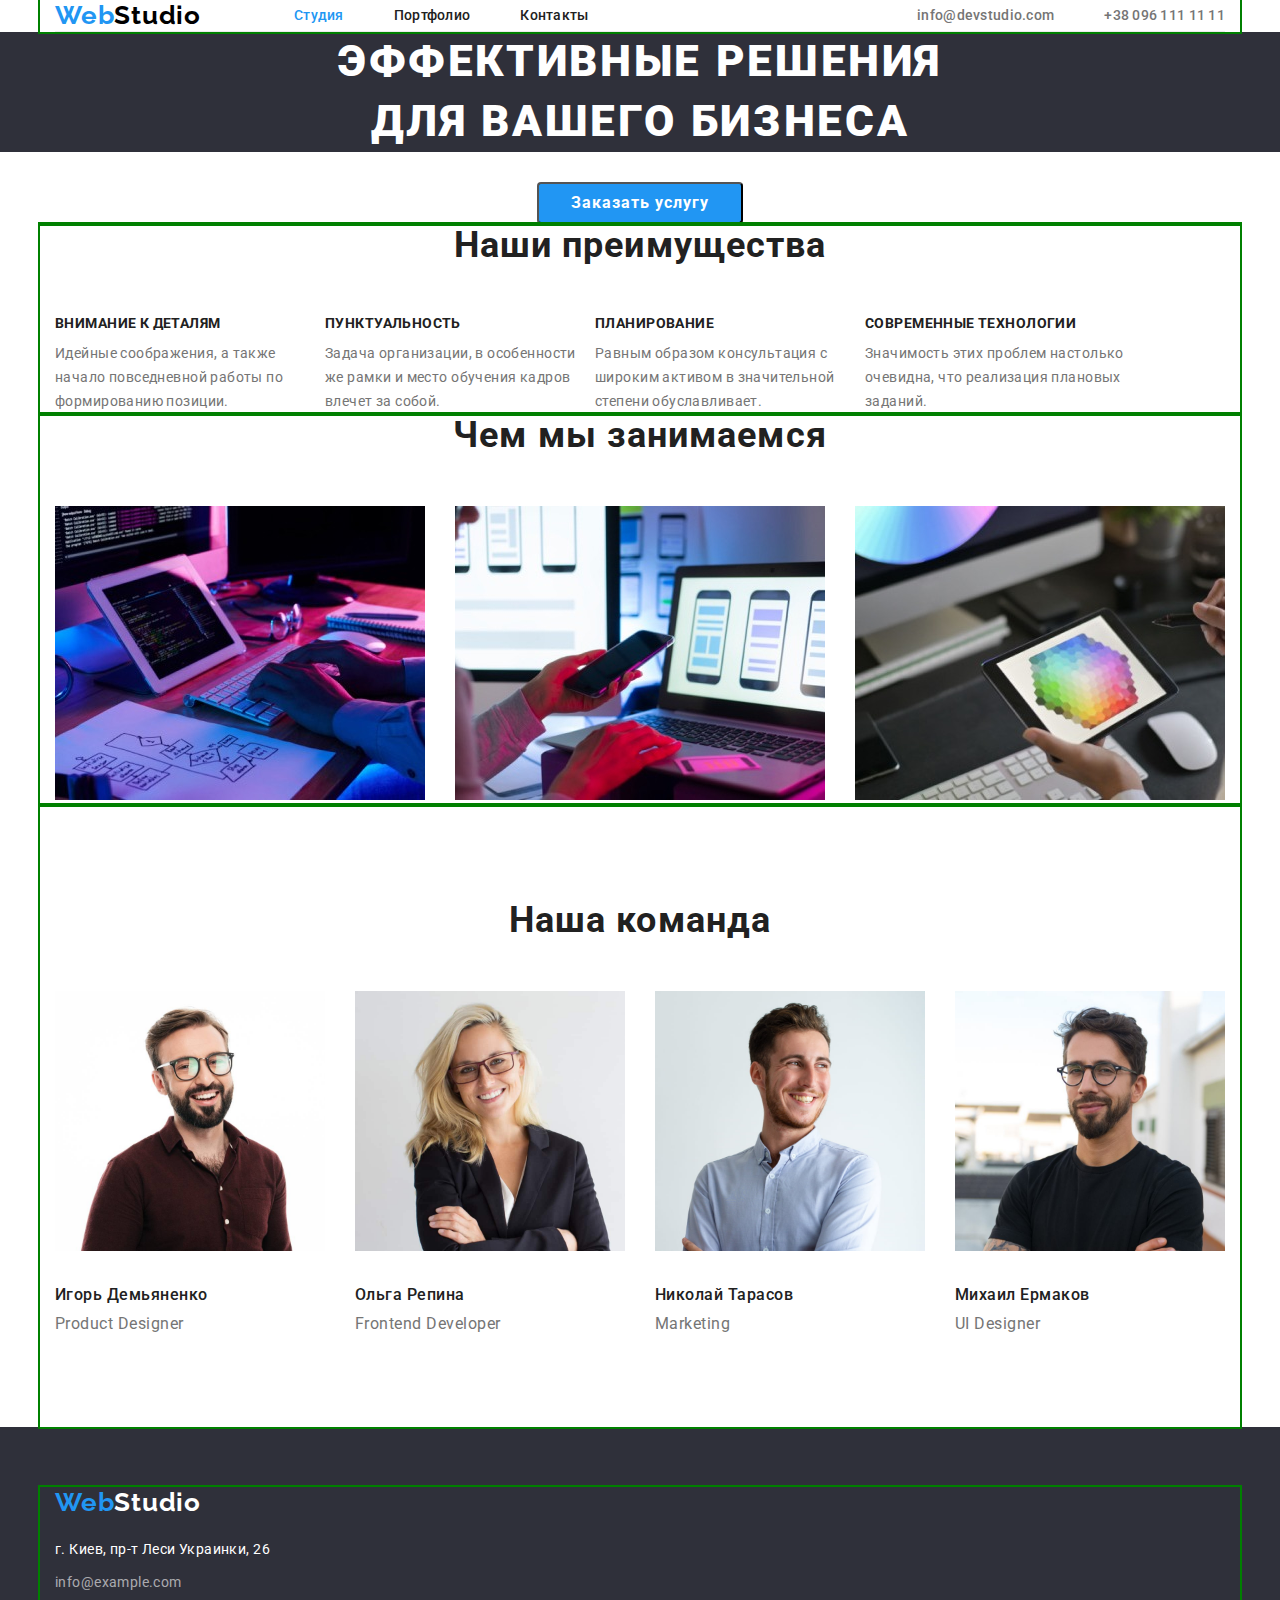
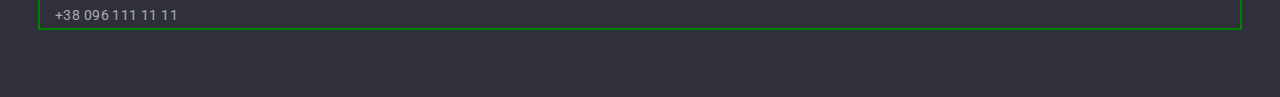
==== index.html @ 3612bdae "upd footer" ====
<!DOCTYPE html>
<html lang="ru">

<head>
  <meta charset="UTF-8" />
  <meta http-equiv="X-UA-Compatible" content="IE=edge" />
  <meta name="viewport" content="width=device-width, initial-scale=1.0" />
  <title>Document</title>
  <link rel="preconnect" href="https://fonts.googleapis.com" />
  <link rel="preconnect" href="https://fonts.gstatic.com" crossorigin />
  <link href="https://fonts.googleapis.com/css2?family=Raleway:wght@700&family=Roboto:wght@400;500;700;900&display=swap"
    rel="stylesheet" />
  <link rel="stylesheet" href="https://cdnjs.cloudflare.com/ajax/libs/modern-normalize/1.1.0/modern-normalize.min.css">
  <link rel="stylesheet" href="./css/styles.css" />
</head>

<body>
  <!--Шапка сайта-->
  <header class="container">
    <div class="header-main">
      <nav class="logo-link">
        <a href="" class="logo"><span class="logo-accent">Web</span>Studio</a>
        <ul class="site-nav">
          <li class="item"><a href="./index.html" class="link current">Студия</a></li>
          <li class="item"><a href="./portfolio.html" class="link">Портфолио</a></li>
          <li class="item"><a href="" class="link">Контакты</a></li>
        </ul>
      </nav>
      <ul class="auth-nav">
        <li class="item">
          <a href="mailto:info@devstudio.com" class="link">info@devstudio.com</a>
        </li>
        <li class="item"><a href="tel:+380961111111" class="link">+38 096 111 11 11</a></li>
      </ul>
    </div>
  </header>
  <!--Главное окно-->
  <section class="hero">
    <h1 class="hero-title">Эффективные решения </br> для вашего бизнеса</h1>
    <button type="button" class="button">Заказать услугу</button>
  </section>
  <div class="container"></div>
  <main>
    <!--Преимущества-->
    <section class="section">
      <div class="container">
        <!--Скрытый заголовок-->
        <h2 class="section-title">Наши преимущества</h2>
        <ul class="features-list">
          <li class="item">
            <h3 class="title">Внимание к деталям</h3>
            <p class="text">
              Идейные соображения, а также начало повседневной работы по
              формированию позиции.
            </p>
          </li >
          <li class="item">
            <h3 class="title">Пунктуальность</h3>
            <p class="text">
              Задача организации, в особенности же рамки и место обучения кадров
              влечет за собой.
            </p>
          </li >
          <li class="item">
            <h3 class="title">Планирование</h3>
            <p class="text">
              Равным образом консультация с широким активом в значительной
              степени обуславливает.
            </p>
          </li>
          <li class="item">
            <h3 class="title">Современные технологии</h3>
            <p class="text">
              Значимость этих проблем настолько очевидна, что реализация
              плановых заданий.
            </p>
          </li>
        </ul>
      </div>
    </section>
    <!--Род дейстельности-->
    <section class="section">
      <div class="container">
        <h2 class="section-title">Чем мы занимаемся</h2>
        <ul class="activities">
          <li class="item">
            <img src="./images/box1.jpg" width="370" alt="Программирование" />
          </li>
          <li class="item">
            <img src="./images/box2.jpg" width="370" alt="Разработка мобильных приложений" />
          </li>
          <li class="item">
            <img src="./images/box3.jpg" width="370" alt="Палитра на планшете" />
          </li>
        </ul>
      </div>
    </section>
    <!--Наша команда-->
    <section class="section">
      <div class="container padding">
        <h2 class="section-title">Наша команда</h2>
        <ul class="worker-list">
          <li class="item">
            <img class="worker-img" src="./images/img.jpg" width="270" alt="Игорь Демьяненко" />
            <h3 class="title">Игорь Демьяненко</h3>
            <p class="text">Product Designer</p>
          </li>
          <li class="item">
            <img class="worker-img" src="./images/img1.jpg" width="270" alt="Ольга Репина" />
            <h3 class="title">Ольга Репина</h3>
            <p class="text">Frontend Developer</p>
          </li>
          <li class="item">
            <img class="worker-img" src="./images/img2.jpg" width="270" alt="Николай Тарасов" />
            <h3 class="title">Николай Тарасов</h3>
            <p class="text">Marketing</p>
          </li>
          <li class="item">
            <img class="worker-img" src="./images/img3.jpg" width="270" alt="Михаил Ермаков" />
            <h3 class="title">Михаил Ермаков</h3>
            <p class="text">UI Designer</p>
          </li>
        </ul>
      </div>
  
    </section>
  </main>
  <!--Футер-->
  <footer class="footer">
    <div class="container">
      <div class="logo-footer-back">
        <a href="" class="logo"><span class="logo-accent">Web</span><span class="logo-accent footer">Studio</span></a>
      </div>
      <address class="adress-nav">
        <ul class="adress-nav-flex">
          <li class="item">
            <a class="link" href="https://bit.ly/3pXMvUd" target="_blank" rel="noopener noreferrer">г. Киев, пр-т Леси
              Украинки, 26</a>
          </li>
          <li class="item">
            <a class="link rgb-color" href="mailto:info@devstudio.com">info@example.com</a>
          </li>
          <li class="item">
            <a class="link rgb-color" href="tel:+380961111111">+38 096 111 11 11</a>
          </li>
        </ul>
      </address>
    </div>
  </footer>
</body>

</html>
---- css/styles.css ----
/* цвет h1 #FFFFFF */
/* цвет заголовков h2 и h3 #212121 */
/* цвет абзацев #757575 */
/* голубой цвет на первой странице #2196F3 */
/* вторичный цвет фона #F5F4FA */
/* основной фон #ffffff */
/* второстепенный фон #2F303A */

:root {
  --primary-text-color: #757575;
  --title-text-color: #212121;
  --accent-color: #2196f3;
  --primary-bg-color: #ffffff;
  --secondary-bg-color: #2f303a;
}

body {
  background-color: var(--primary-bg-color);
  color: var(--primary-text-color);
  font-family: Roboto, sans-serif;
}

.container {
  width: 1200px;
  padding-left: 15px;
  padding-right: 15px;
  margin: 0 auto;
  outline: 2px solid green;
}


ul {
  list-style: none;
  padding: 0;
  margin: 0;
}

/* Logo */
.logo {
  color: #000000;
  font-family: Raleway, sans-serif;
  font-weight: 700;
  font-size: 26px;
  line-height: 1.2;
  letter-spacing: 0.03em;
  text-decoration: none;
}

.logo-accent {
  color: var(--accent-color);
}

.logo .footer {
  color: var(--primary-bg-color);
}

.logo-footer-back {
  background-color: var(--secondary-bg-color);
}

.header-main  {
  display:flex;
  align-items: center;
  border-bottom: 1px solid #ececec;
}

.logo-link {
  display:flex;
  align-items: center;
}

/* Site nav */

.site-nav {
  display: flex;
  margin-left: 93px;
}


.site-nav .item:not( :last-child) {
  margin-right: 50px;
  }

.site-nav .link {
  color: var(--title-text-color);
  font-weight: 500;
  font-size: 14px;
  line-height: 1.14;
  letter-spacing: 0.02em;
  text-decoration: none;
}

.site-nav .link:hover,
.site-nav .link:focus {
  color: var(--accent-color);
}

.site-nav .link.current {
  color: var(--accent-color);
}

.auth-nav {
  display:flex;
  margin-left:auto;
}

.auth-nav .item + .item {
  margin-left: 50px;
}

.auth-nav .link {
  color: var(--primary-text-color);
  font-weight: 500;
  font-size: 14px;
  line-height: 1.14;
  letter-spacing: 0.02em;
  text-decoration: none;
}

.auth-nav .link:hover,
.auth-nav .link:focus {
  color: var(--accent-color);
}

/* Cтили для index.html */

/* Hero */
.hero {
  text-align: center;
}

.hero-title {
  margin-top: 0;
  margin-bottom: 30px;
  color: var(--primary-bg-color);
  background-color: #2f303a;
  font-weight: 900;
  font-size: 44px;
  line-height: 1.36;
  letter-spacing: 0.06em;
  text-transform: uppercase;
}

/* Button */
.button {
  border-radius: 4px;
  padding: 10px 32px;
  color: var(--primary-bg-color);
  background-color: var(--accent-color);
  font-weight: 700;
  font-size: 16px;
  letter-spacing: 0.06em;
  cursor: pointer;

}

/* Sections */


.section-title {
  margin-top: 0;
  margin-bottom: 50px;
  color: var(--title-text-color);
  font-weight: 700;
  font-size: 36px;
  line-height: 1.17;
  text-align: center;
  letter-spacing: 0.03em;
}

.container.padding {
  padding-top: 94px;
  padding-bottom: 94px;
}

/* Features */

.features-list {
  display: flex;
}

.features-list .item {
  width: 270px;
}

.features-list .title {
  margin-top: 0;
  margin-bottom: 10px;
  color: var(--title-text-color);
  font-weight: 700;
  font-size: 14px;
  line-height: 1.14;
  letter-spacing: 0.03em;
  text-transform: uppercase;
}

.features-list .text {
  margin-top: 0;
  margin-bottom: 0;
  font-size: 14px;
  line-height: 1.71;
  letter-spacing: 0.03em;
}

/* Activities */

.activities {
  display:flex; 
}

.activities .item + .item {
  margin-left: 30px;
}

/* Workers */

.worker-list .title {
  margin-top: 0;
  margin-bottom: 10px;
  color: var(--title-text-color);
  font-weight: 500;
  font-size: 16px;
  line-height: 1.19;
  letter-spacing: 0.03em;
}

.worker-list .text {
  margin-top: 0;
  margin-bottom: 0;
  font-size: 16px;
  line-height: 1.19;
  letter-spacing: 0.03em;
}

.worker-list .worker-img {
  margin-bottom: 30px;
}

.works {
  background-color: #f5f4fa;
}

.worker-list {
  display:flex;
}

.worker-list .item+.item {
  margin-left: 30px;
}


/* Footer */

.footer {
  background-color: var(--secondary-bg-color);
    padding-top: 60px;
    padding-bottom: 60px;
}

.adress-nav .link {
  color: #ffffff;
  background-color: var(--secondary-bg-color);
  font-style: normal;
  font-size: 14px;
  line-height: 1.71;
  letter-spacing: 0.03em;
  text-decoration: none;
}

.adress-nav .rgb-color {
  color: rgba(255, 255, 255, 0.6);
}

.adress-nav .link:hover,
.adress-nav .link:focus,
.adress-nav .rgb-color:hover,
.adress-nav .rgb-color:focus {
color: var(--accent-color);
}


.logo-footer-back {
  margin-bottom: 20px;
}

.adress-nav-flex .item {
  margin-bottom: 9px;
}

/* Portfolio Page */


.hide-title {
  margin-top: 0;
  margin-bottom: 0;
}

.buttn .filter {
    border-radius: 4px;
    padding: 6px 22px;
    text-align: center;
  color: var(--title-text-color);
  background-color: #f5f4fa;
  font-family: Roboto;
  font-style: normal;
  font-weight: 500;
  font-size: 16px;
  line-height: 1.62;
  letter-spacing: 0.03em;
  border: 0;
}

/* Portfolio Page buttons */

.buttn .filter:hover,
.buttn .filter:focus {
color: var(--primary-bg-color);
background-color: var(--accent-color);
cursor: pointer;
}


.buttn {
  display:flex;
  justify-content: center;
}

.buttn .item:not( :last-child) {
margin-right: 8px;
}

/* Portfolio page titles */


.projects-list {
display: flex;
flex-wrap: wrap;
}

.projects-flex {
  margin-right: 30px;
}

  .projects-flex:nth-child(3n) {
    margin-right: 0;
  }

.projects-list .title {
  margin-top: 0;
  margin-bottom: 10px;
  color: var(--title-text-color);
  font-weight: 700;
  font-size: 18px;
  line-height: 2;
  letter-spacing: 0.06em;
}

.projects-list .text {
  margin-top: 0;
  margin-bottom: 0;
  font-size: 16px;
  line-height: 1.88;
  letter-spacing: 0.03em;
}

.projects-image {
  margin-bottom: 20px;
}
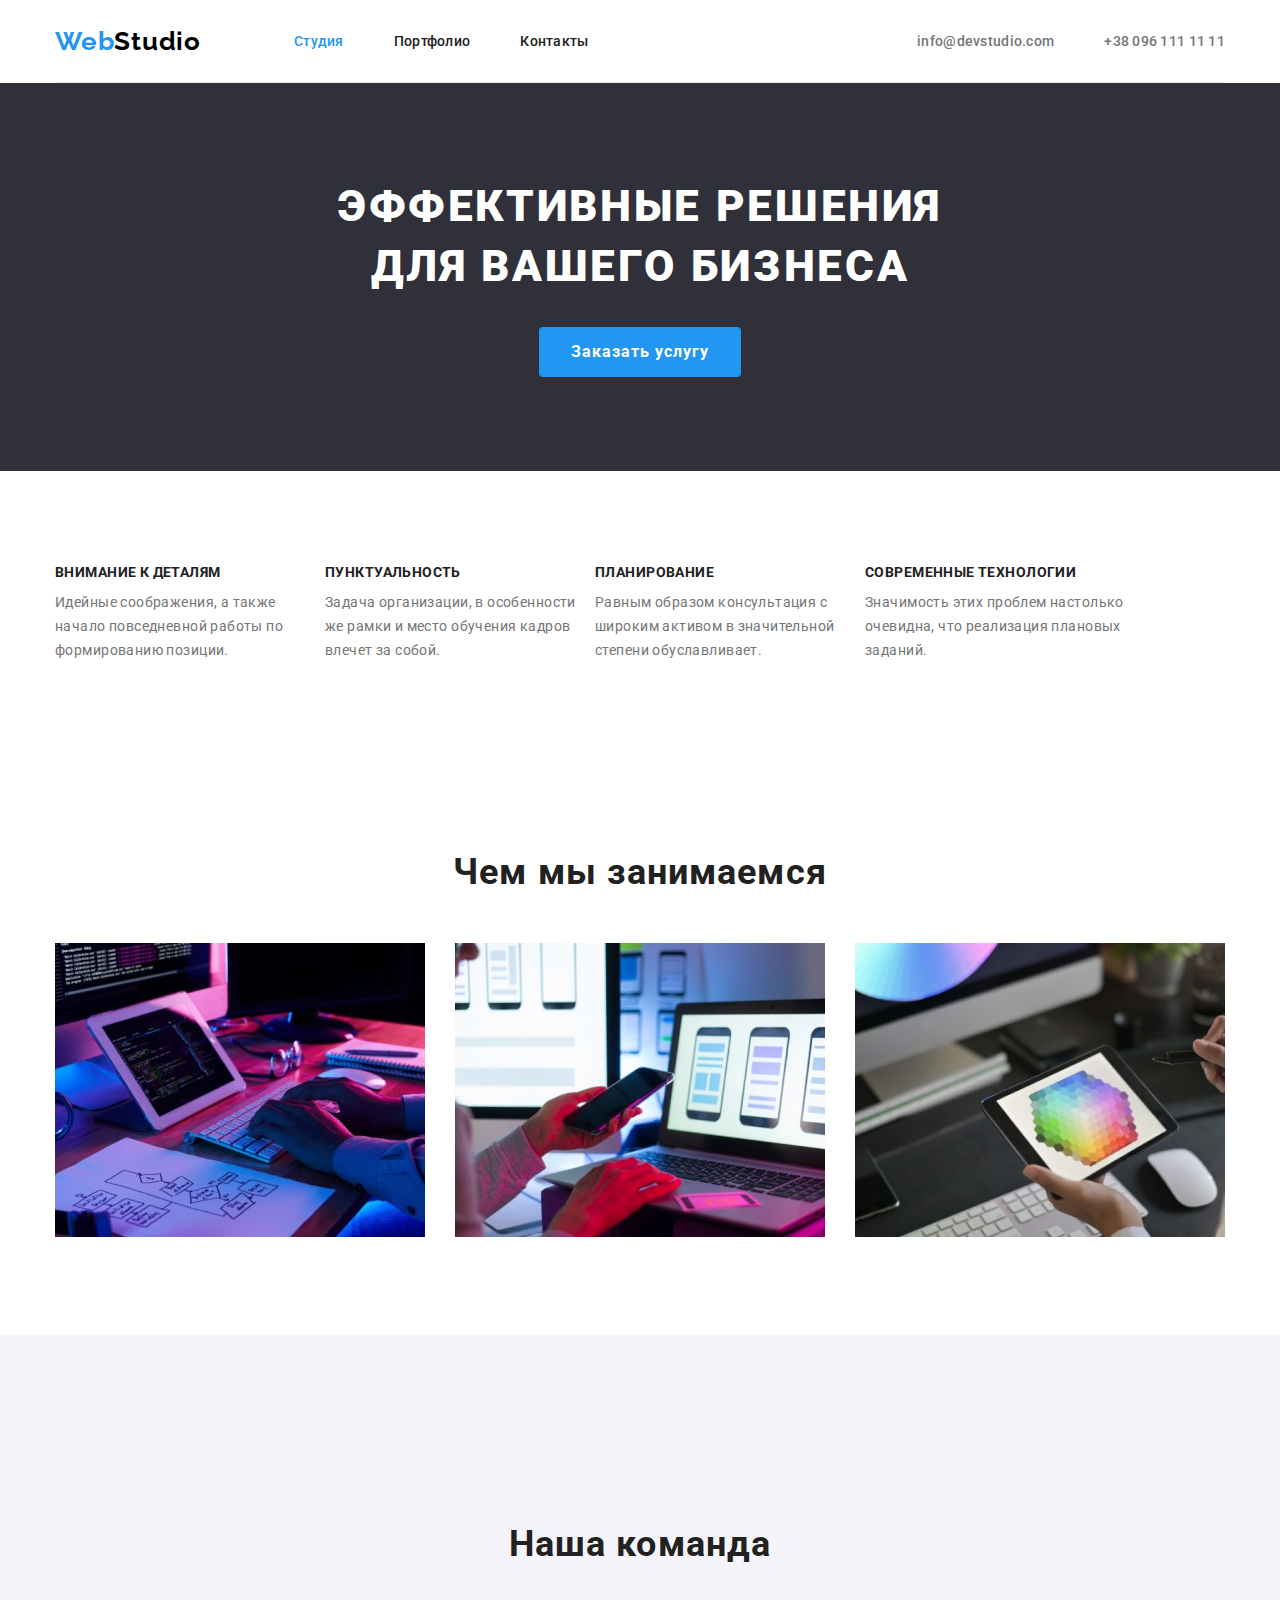
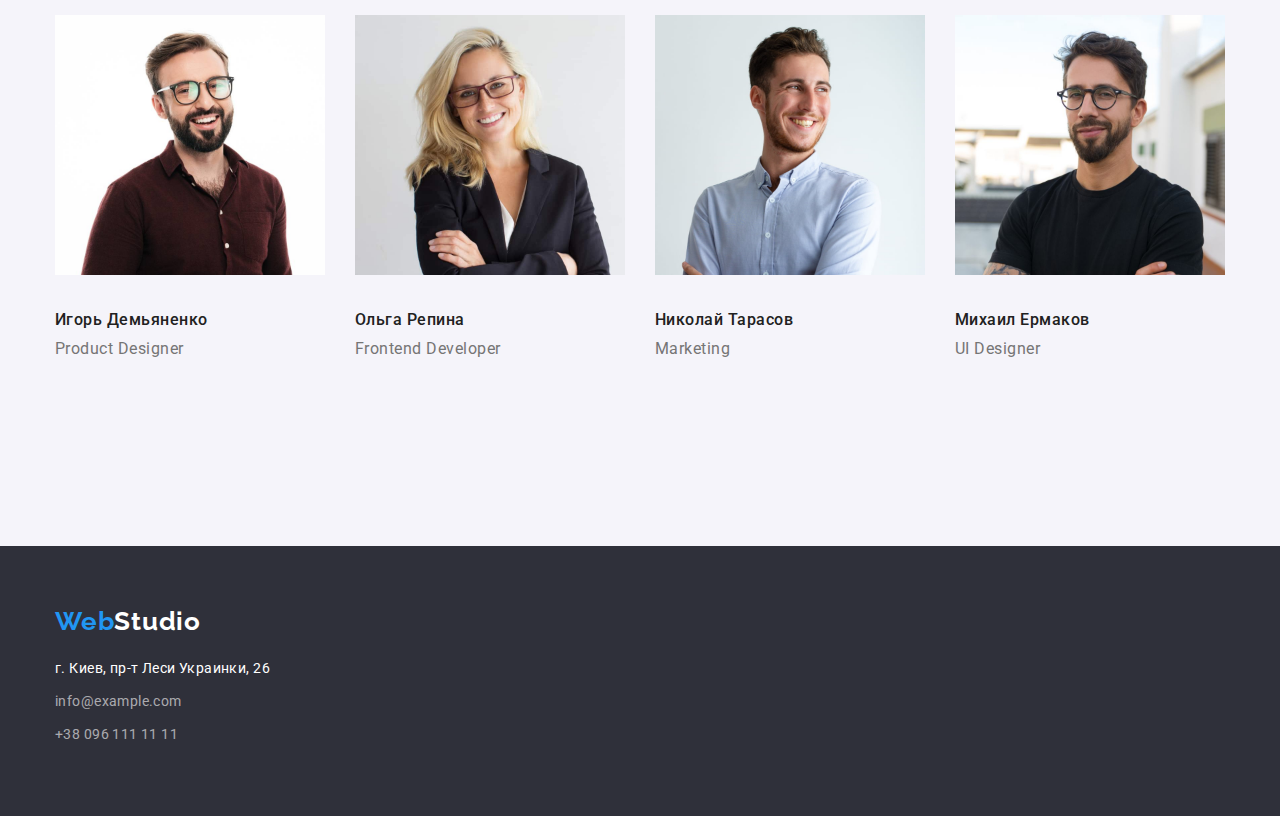
==== commit 2f47e13c: "upd" ====
--- a/index.html
+++ b/index.html
@@ -45,7 +45,7 @@
     <section class="section">
       <div class="container">
         <!--Скрытый заголовок-->
-        <h2 class="section-title">Наши преимущества</h2>
+        <h2 class="hidden-title">Наши преимущества</h2>
         <ul class="features-list">
           <li class="item">
             <h3 class="title">Внимание к деталям</h3>
@@ -96,7 +96,7 @@
       </div>
     </section>
     <!--Наша команда-->
-    <section class="section">
+    <section class="section team">
       <div class="container padding">
         <h2 class="section-title">Наша команда</h2>
         <ul class="worker-list">
--- a/css/styles.css
+++ b/css/styles.css
@@ -12,6 +12,7 @@
   --accent-color: #2196f3;
   --primary-bg-color: #ffffff;
   --secondary-bg-color: #2f303a;
+  --secondary-section-color: #F5F4FA;
 }
 
 body {
@@ -24,8 +25,8 @@
   width: 1200px;
   padding-left: 15px;
   padding-right: 15px;
-  margin: 0 auto;
-  outline: 2px solid green;
+  margin-left: auto;
+  margin-right: auto;
 }
 
 
@@ -74,6 +75,8 @@
 .site-nav {
   display: flex;
   margin-left: 93px;
+  padding-top: 32px;
+  padding-bottom: 32px;
 }
 
 
@@ -127,13 +130,15 @@
 /* Hero */
 .hero {
   text-align: center;
-}
+  padding-top: 94px;
+  padding-bottom: 94px;
+  background-color: #2f303a;
+      }
 
 .hero-title {
   margin-top: 0;
   margin-bottom: 30px;
   color: var(--primary-bg-color);
-  background-color: #2f303a;
   font-weight: 900;
   font-size: 44px;
   line-height: 1.36;
@@ -143,7 +148,9 @@
 
 /* Button */
 .button {
+  text-align: center;
   border-radius: 4px;
+  border: 0;
   padding: 10px 32px;
   color: var(--primary-bg-color);
   background-color: var(--accent-color);
@@ -151,11 +158,21 @@
   font-size: 16px;
   letter-spacing: 0.06em;
   cursor: pointer;
-
+  height: 50px;
 }
 
 /* Sections */
 
+.hidden-title,
+.hide-title {
+  display:none;
+}
+
+
+.section {
+    padding-top: 94px;
+    padding-bottom: 94px;
+}
 
 .section-title {
   margin-top: 0;
@@ -213,6 +230,10 @@
 }
 
 /* Workers */
+
+.team {
+  background-color: var(--secondary-section-color);
+}
 
 .worker-list .title {
   margin-top: 0;
@@ -323,6 +344,7 @@
 .buttn {
   display:flex;
   justify-content: center;
+  margin-bottom: 50px;
 }
 
 .buttn .item:not( :last-child) {
@@ -339,14 +361,18 @@
 
 .projects-flex {
   margin-right: 30px;
-}
+  margin-bottom: 50px;
+  box-sizing: border-box;
+    }
+ 
+  
 
   .projects-flex:nth-child(3n) {
     margin-right: 0;
   }
 
 .projects-list .title {
-  margin-top: 0;
+   margin-top: 0;
   margin-bottom: 10px;
   color: var(--title-text-color);
   font-weight: 700;
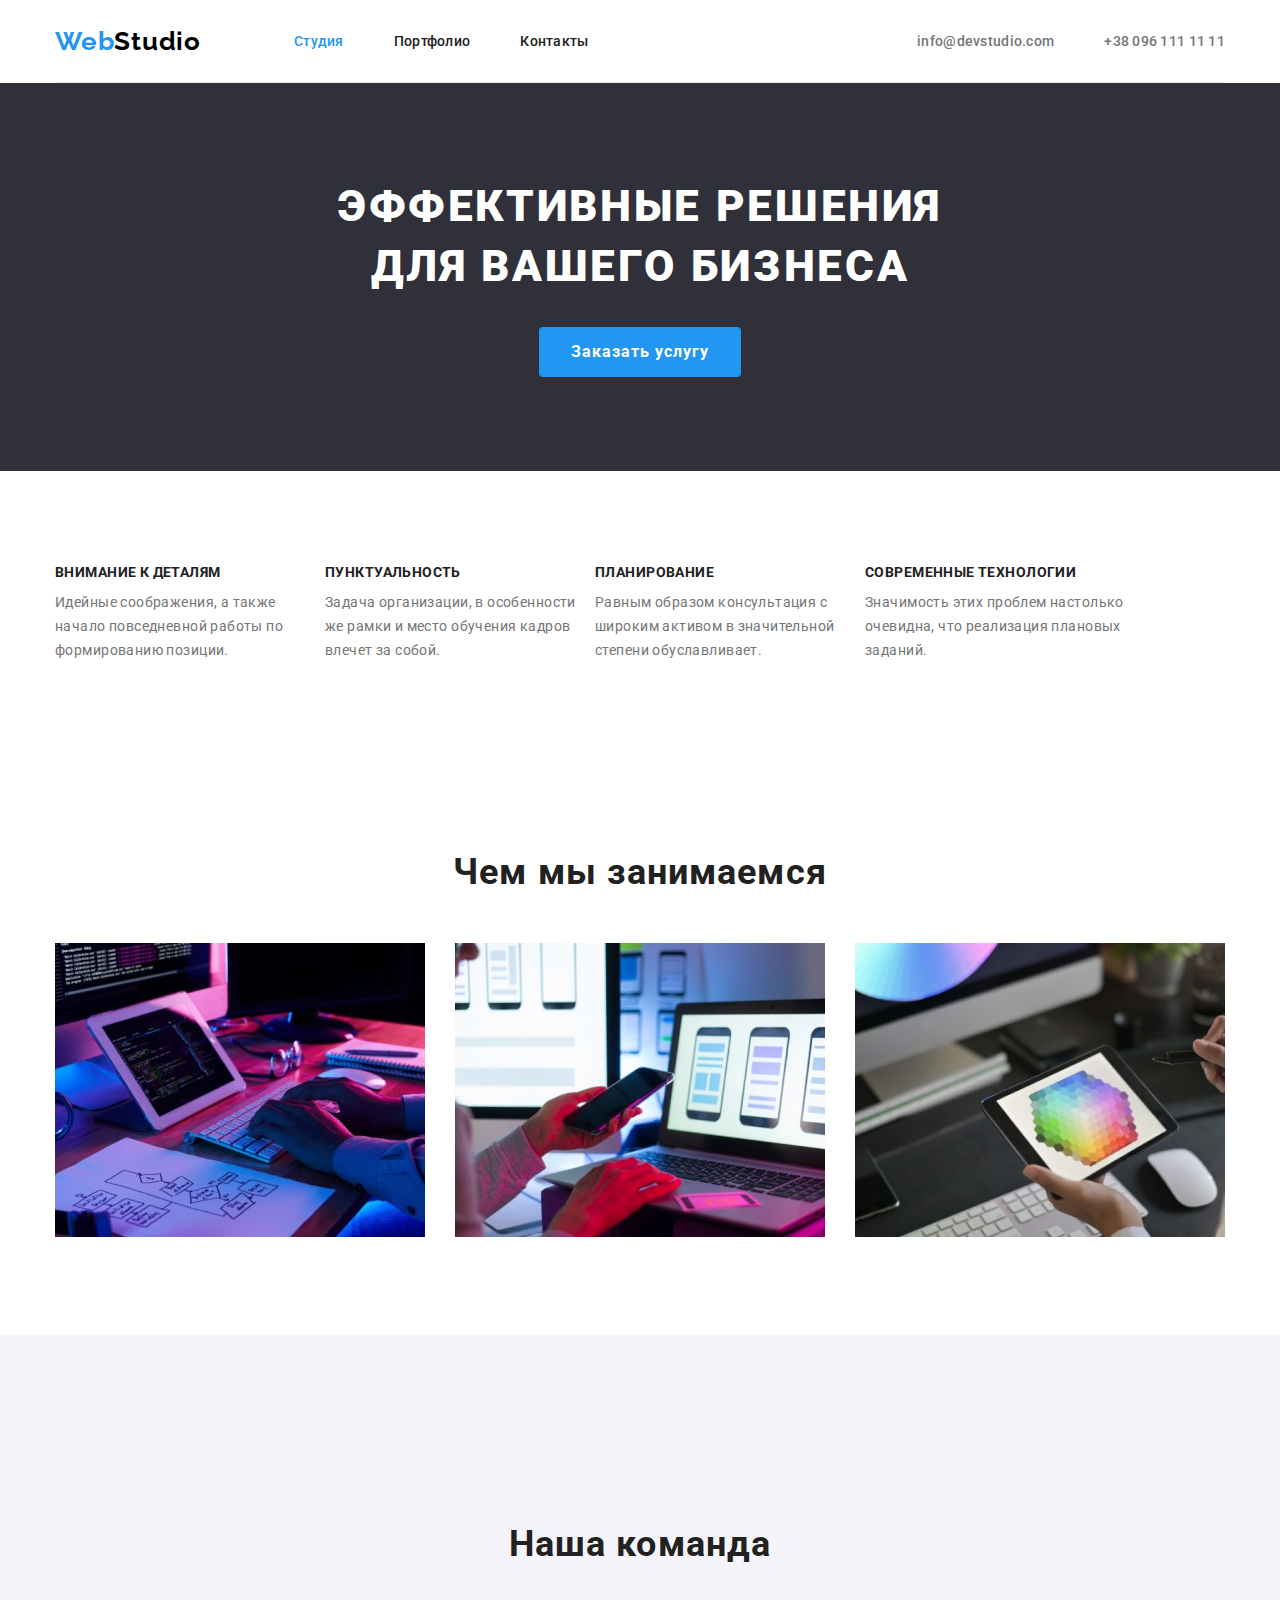
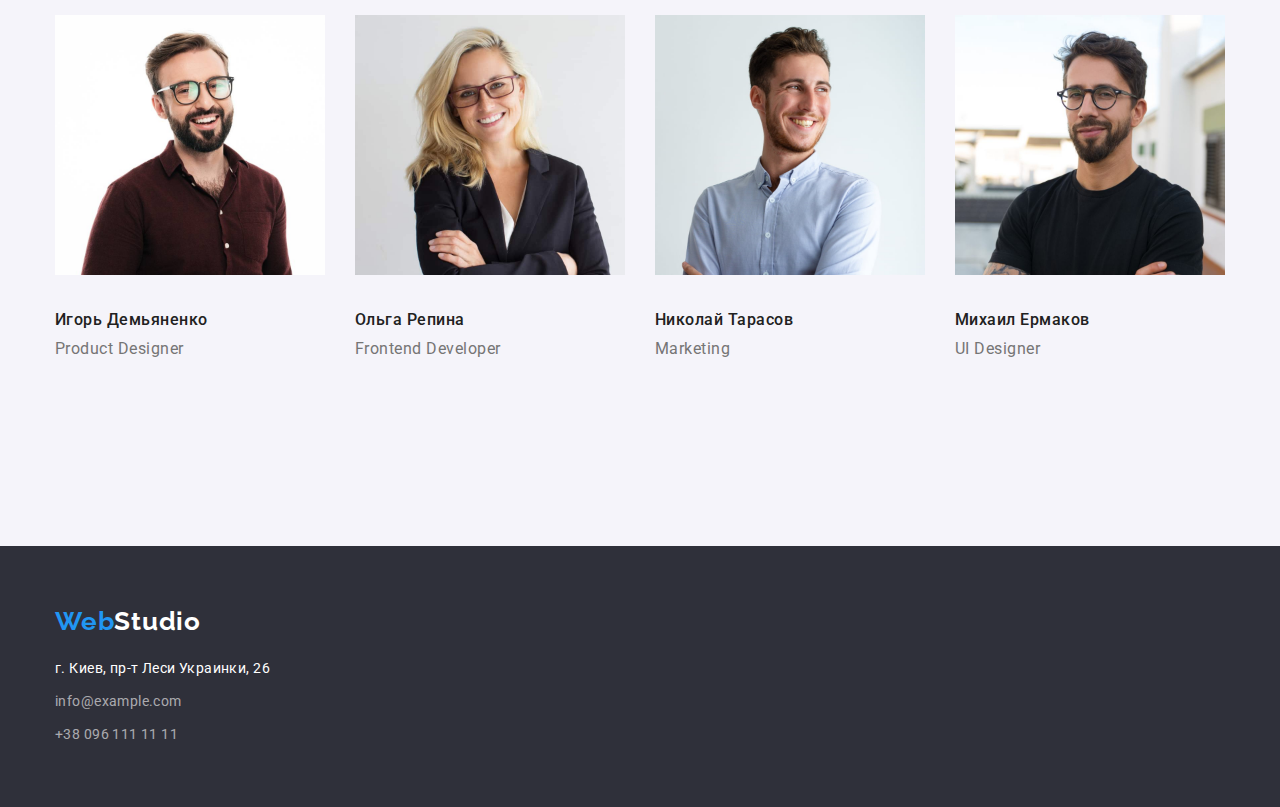
==== commit ade9eac8: "margin for tel in footer" ====
--- a/index.html
+++ b/index.html
@@ -140,7 +140,7 @@
           <li class="item">
             <a class="link rgb-color" href="mailto:info@devstudio.com">info@example.com</a>
           </li>
-          <li class="item">
+          <li class="item tel">
             <a class="link rgb-color" href="tel:+380961111111">+38 096 111 11 11</a>
           </li>
         </ul>
--- a/css/styles.css
+++ b/css/styles.css
@@ -308,6 +308,10 @@
   margin-bottom: 9px;
 }
 
+.adress-nav-flex .tel {
+  margin-bottom: 0px;
+}
+
 /* Portfolio Page */
 
 
@@ -353,6 +357,16 @@
 
 /* Portfolio page titles */
 
+.element-border {
+box-sizing: border-box;
+border: 1px solid #EEEEEE;
+border-top: 0;
+padding-top: 20px;
+padding-left: 24px;
+padding-right: 24px;
+padding-bottom: 20px;
+}
+
 
 .projects-list {
 display: flex;
@@ -362,7 +376,6 @@
 .projects-flex {
   margin-right: 30px;
   margin-bottom: 50px;
-  box-sizing: border-box;
     }
  
   
@@ -389,6 +402,3 @@
   letter-spacing: 0.03em;
 }
 
-.projects-image {
-  margin-bottom: 20px;
-}
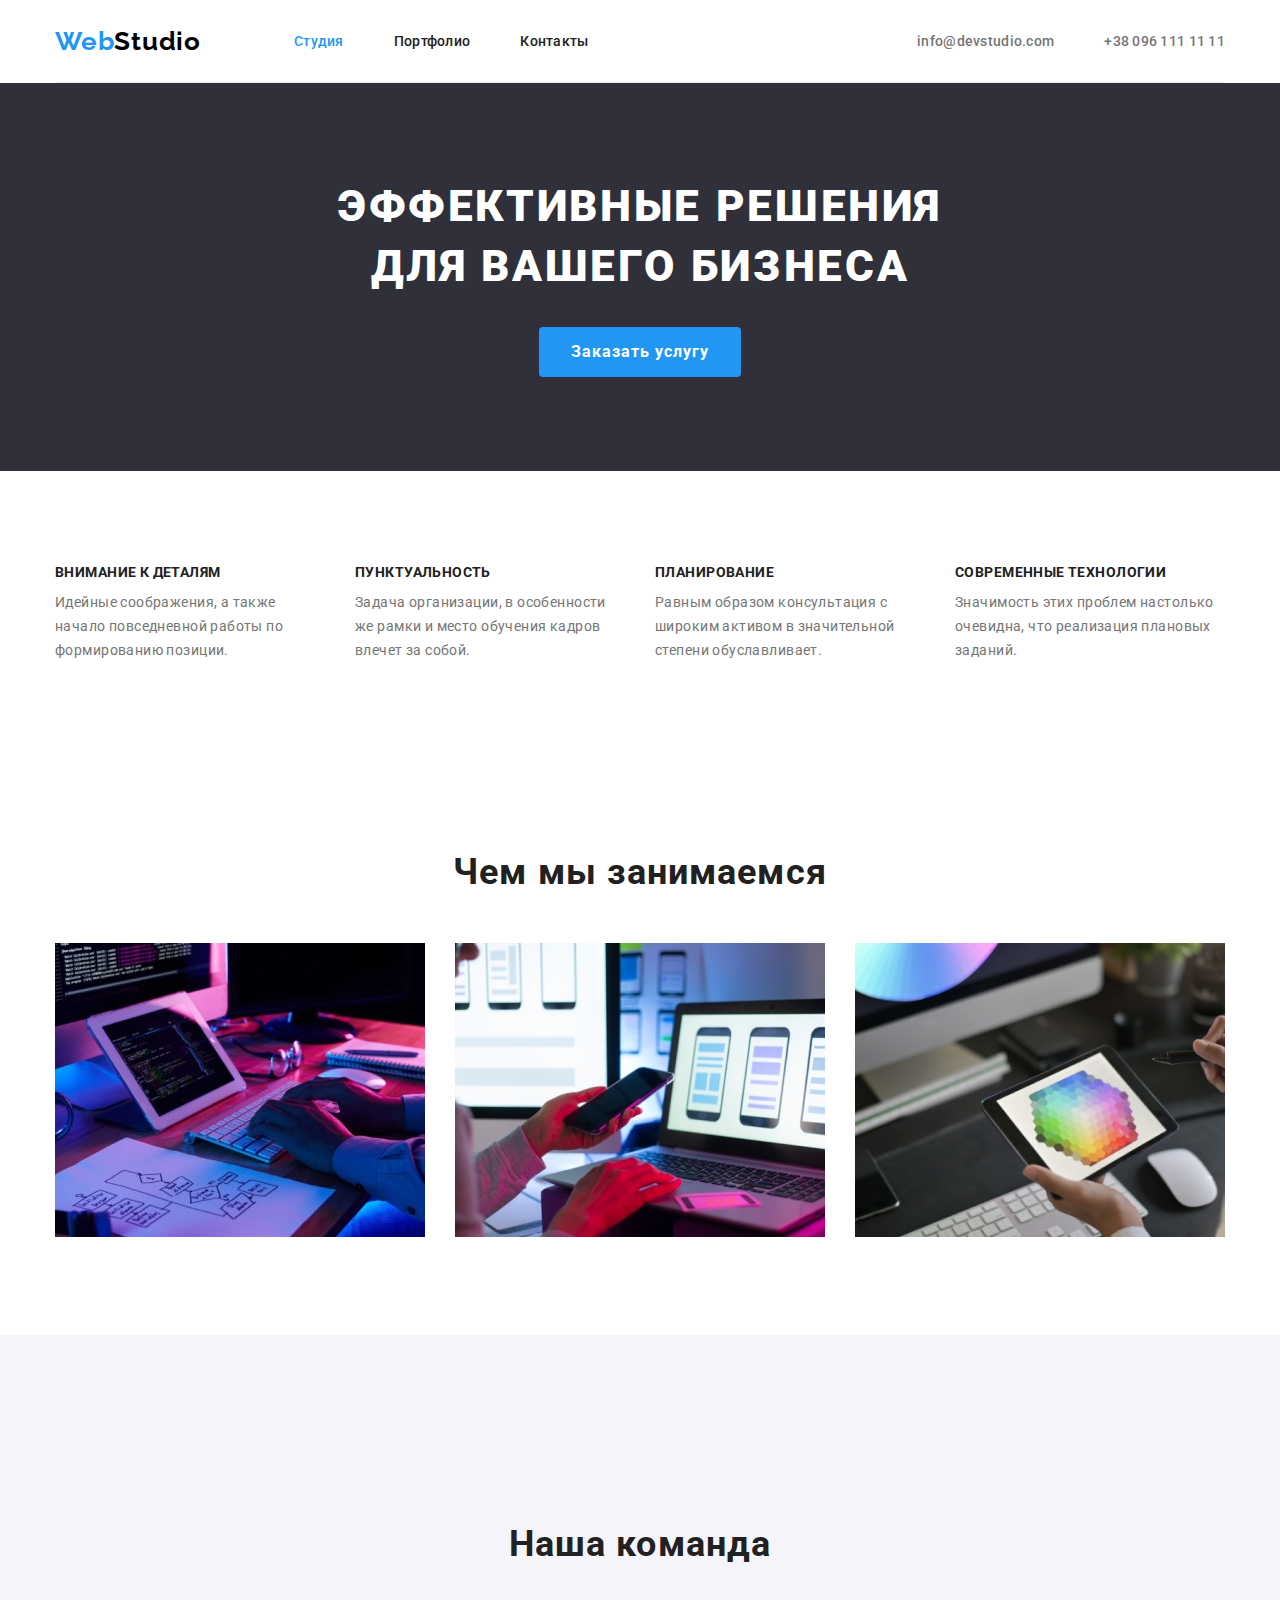
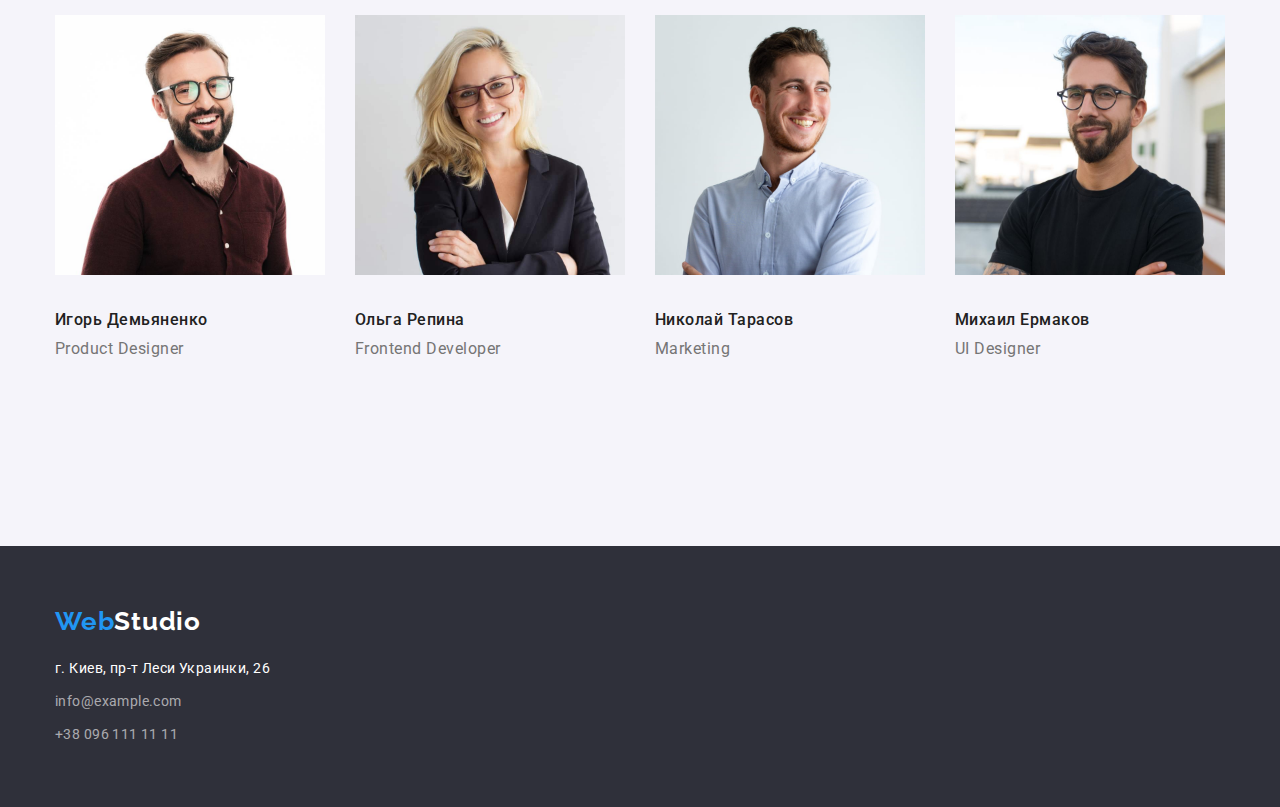
==== commit d61194e1: "feature-list margin" ====
--- a/index.html
+++ b/index.html
@@ -53,14 +53,14 @@
               Идейные соображения, а также начало повседневной работы по
               формированию позиции.
             </p>
-          </li >
+          </li>
           <li class="item">
             <h3 class="title">Пунктуальность</h3>
             <p class="text">
               Задача организации, в особенности же рамки и место обучения кадров
               влечет за собой.
             </p>
-          </li >
+          </li>
           <li class="item">
             <h3 class="title">Планирование</h3>
             <p class="text">
@@ -122,7 +122,7 @@
           </li>
         </ul>
       </div>
-  
+
     </section>
   </main>
   <!--Футер-->
--- a/css/styles.css
+++ b/css/styles.css
@@ -59,14 +59,14 @@
   background-color: var(--secondary-bg-color);
 }
 
-.header-main  {
-  display:flex;
+.header-main {
+  display: flex;
   align-items: center;
   border-bottom: 1px solid #ececec;
 }
 
 .logo-link {
-  display:flex;
+  display: flex;
   align-items: center;
 }
 
@@ -82,7 +82,7 @@
 
 .site-nav .item:not( :last-child) {
   margin-right: 50px;
-  }
+}
 
 .site-nav .link {
   color: var(--title-text-color);
@@ -103,11 +103,11 @@
 }
 
 .auth-nav {
-  display:flex;
-  margin-left:auto;
-}
-
-.auth-nav .item + .item {
+  display: flex;
+  margin-left: auto;
+}
+
+.auth-nav .item+.item {
   margin-left: 50px;
 }
 
@@ -133,7 +133,7 @@
   padding-top: 94px;
   padding-bottom: 94px;
   background-color: #2f303a;
-      }
+}
 
 .hero-title {
   margin-top: 0;
@@ -165,13 +165,13 @@
 
 .hidden-title,
 .hide-title {
-  display:none;
+  display: none;
 }
 
 
 .section {
-    padding-top: 94px;
-    padding-bottom: 94px;
+  padding-top: 94px;
+  padding-bottom: 94px;
 }
 
 .section-title {
@@ -196,6 +196,10 @@
   display: flex;
 }
 
+.features-list .item:not( :last-child) {
+  margin-right: 30px;
+}
+
 .features-list .item {
   width: 270px;
 }
@@ -222,10 +226,10 @@
 /* Activities */
 
 .activities {
-  display:flex; 
-}
-
-.activities .item + .item {
+  display: flex;
+}
+
+.activities .item+.item {
   margin-left: 30px;
 }
 
@@ -262,7 +266,7 @@
 }
 
 .worker-list {
-  display:flex;
+  display: flex;
 }
 
 .worker-list .item+.item {
@@ -274,8 +278,8 @@
 
 .footer {
   background-color: var(--secondary-bg-color);
-    padding-top: 60px;
-    padding-bottom: 60px;
+  padding-top: 60px;
+  padding-bottom: 60px;
 }
 
 .adress-nav .link {
@@ -296,7 +300,7 @@
 .adress-nav .link:focus,
 .adress-nav .rgb-color:hover,
 .adress-nav .rgb-color:focus {
-color: var(--accent-color);
+  color: var(--accent-color);
 }
 
 
@@ -321,9 +325,9 @@
 }
 
 .buttn .filter {
-    border-radius: 4px;
-    padding: 6px 22px;
-    text-align: center;
+  border-radius: 4px;
+  padding: 6px 22px;
+  text-align: center;
   color: var(--title-text-color);
   background-color: #f5f4fa;
   font-family: Roboto;
@@ -339,53 +343,53 @@
 
 .buttn .filter:hover,
 .buttn .filter:focus {
-color: var(--primary-bg-color);
-background-color: var(--accent-color);
-cursor: pointer;
+  color: var(--primary-bg-color);
+  background-color: var(--accent-color);
+  cursor: pointer;
 }
 
 
 .buttn {
-  display:flex;
+  display: flex;
   justify-content: center;
   margin-bottom: 50px;
 }
 
 .buttn .item:not( :last-child) {
-margin-right: 8px;
+  margin-right: 8px;
 }
 
 /* Portfolio page titles */
 
 .element-border {
-box-sizing: border-box;
-border: 1px solid #EEEEEE;
-border-top: 0;
-padding-top: 20px;
-padding-left: 24px;
-padding-right: 24px;
-padding-bottom: 20px;
+  box-sizing: border-box;
+  border: 1px solid #EEEEEE;
+  border-top: 0;
+  padding-top: 20px;
+  padding-left: 24px;
+  padding-right: 24px;
+  padding-bottom: 20px;
 }
 
 
 .projects-list {
-display: flex;
-flex-wrap: wrap;
+  display: flex;
+  flex-wrap: wrap;
 }
 
 .projects-flex {
   margin-right: 30px;
   margin-bottom: 50px;
-    }
- 
-  
-
-  .projects-flex:nth-child(3n) {
-    margin-right: 0;
-  }
+}
+
+
+
+.projects-flex:nth-child(3n) {
+  margin-right: 0;
+}
 
 .projects-list .title {
-   margin-top: 0;
+  margin-top: 0;
   margin-bottom: 10px;
   color: var(--title-text-color);
   font-weight: 700;
@@ -400,5 +404,4 @@
   font-size: 16px;
   line-height: 1.88;
   letter-spacing: 0.03em;
-}
-
+}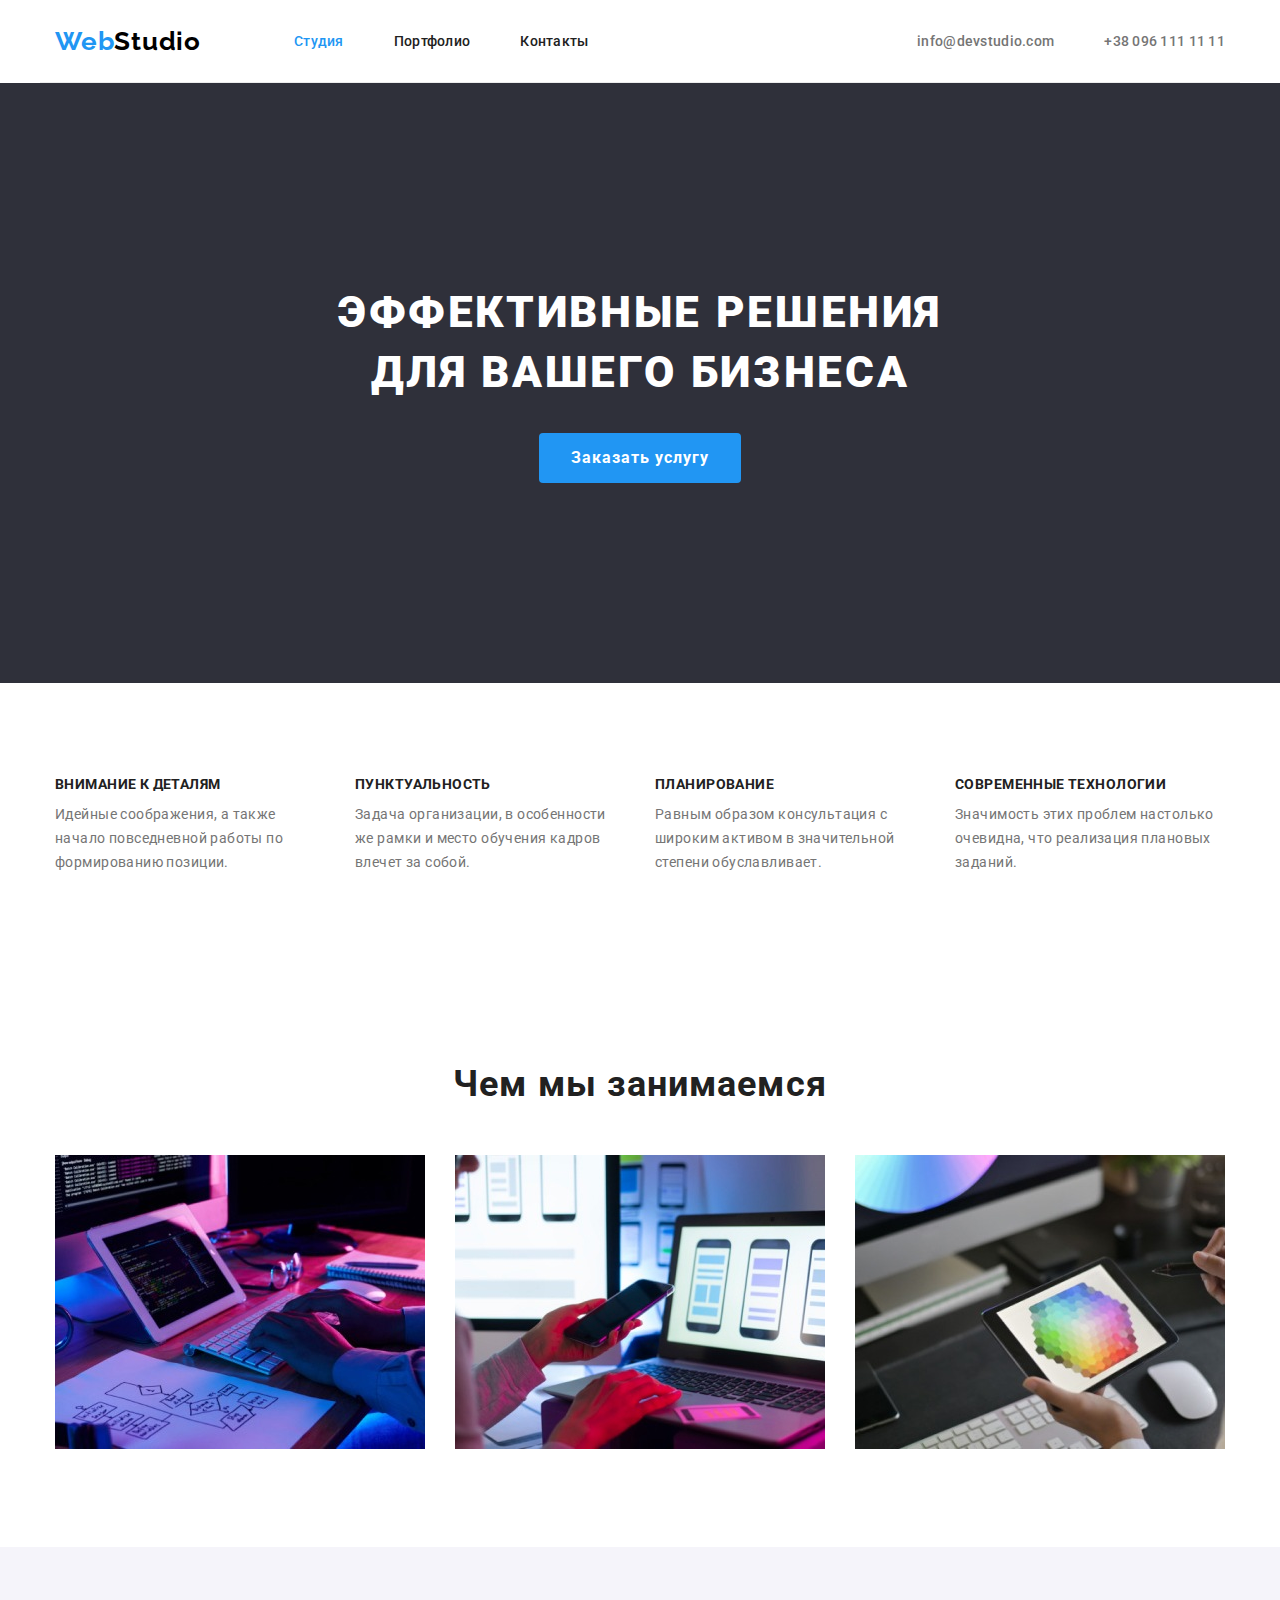
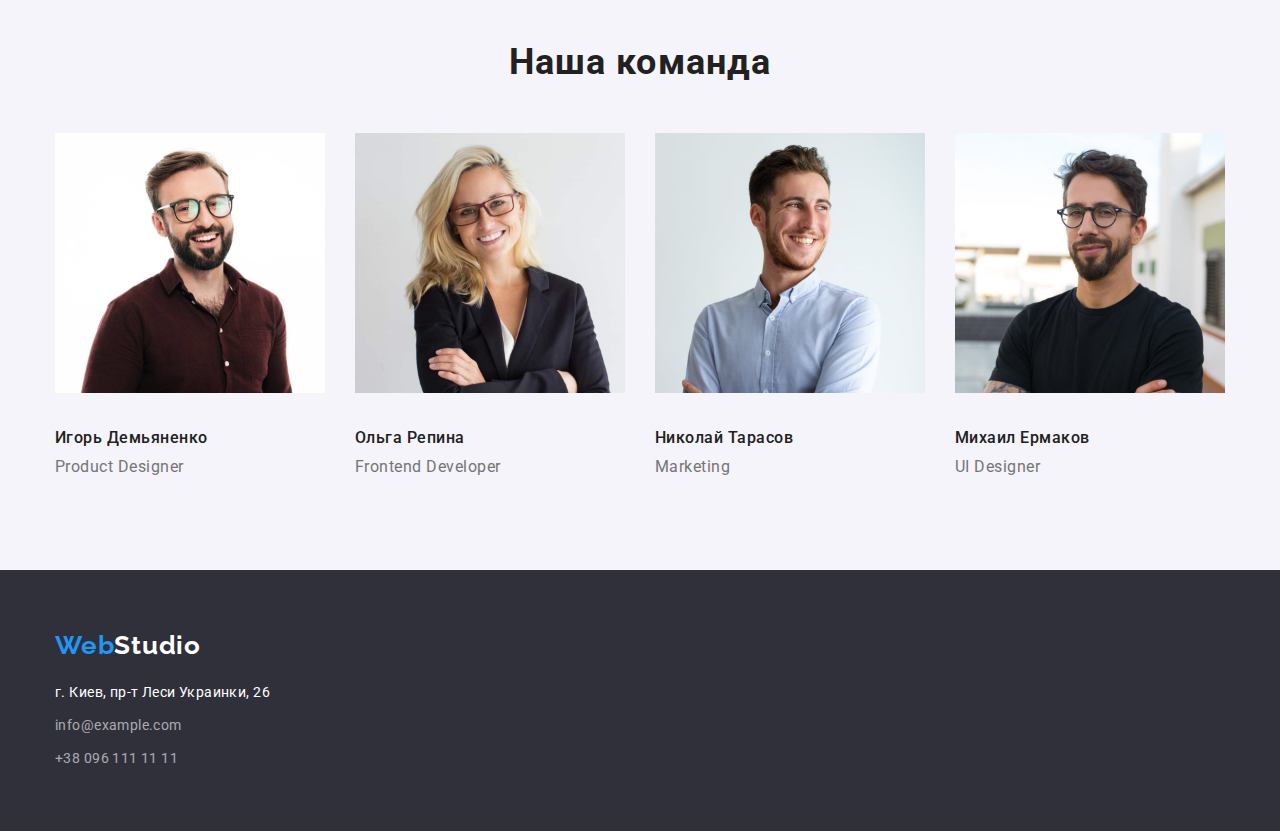
==== commit 9b9c8e9f: "upd" ====
--- a/index.html
+++ b/index.html
@@ -35,9 +35,11 @@
     </div>
   </header>
   <!--Главное окно-->
-  <section class="hero">
-    <h1 class="hero-title">Эффективные решения </br> для вашего бизнеса</h1>
-    <button type="button" class="button">Заказать услугу</button>
+  <section class="section-hero hero">
+    <h1 class="hero-title"> Эффективные решения <br> для вашего бизнеса</h1>
+    <div class="hero-button">
+      <button type="button" class="button">Заказать услугу</button>
+    </div>
   </section>
   <div class="container"></div>
   <main>
@@ -97,7 +99,7 @@
     </section>
     <!--Наша команда-->
     <section class="section team">
-      <div class="container padding">
+      <div class="container">
         <h2 class="section-title">Наша команда</h2>
         <ul class="worker-list">
           <li class="item">
--- a/css/styles.css
+++ b/css/styles.css
@@ -62,8 +62,7 @@
 .header-main {
   display: flex;
   align-items: center;
-  border-bottom: 1px solid #ececec;
-}
+ }
 
 .logo-link {
   display: flex;
@@ -129,11 +128,13 @@
 
 /* Hero */
 .hero {
+  box-sizing: content-box;
   text-align: center;
-  padding-top: 94px;
-  padding-bottom: 94px;
   background-color: #2f303a;
-}
+  margin: auto;
+}
+
+
 
 .hero-title {
   margin-top: 0;
@@ -144,6 +145,11 @@
   line-height: 1.36;
   letter-spacing: 0.06em;
   text-transform: uppercase;
+  padding-top: 200px;
+}
+
+.hero-button {
+  padding-bottom: 200px;
 }
 
 /* Button */
@@ -168,10 +174,19 @@
   display: none;
 }
 
+header {
+  border-bottom: 1px solid #ececec;
+}
+
 
 .section {
   padding-top: 94px;
   padding-bottom: 94px;
+}
+
+section .hero {
+  width: 1600px;
+  heigth: 600px;
 }
 
 .section-title {
@@ -185,10 +200,6 @@
   letter-spacing: 0.03em;
 }
 
-.container.padding {
-  padding-top: 94px;
-  padding-bottom: 94px;
-}
 
 /* Features */
 
@@ -360,6 +371,10 @@
 }
 
 /* Portfolio page titles */
+
+.projects-image {
+  display: block;
+}
 
 .element-border {
   box-sizing: border-box;
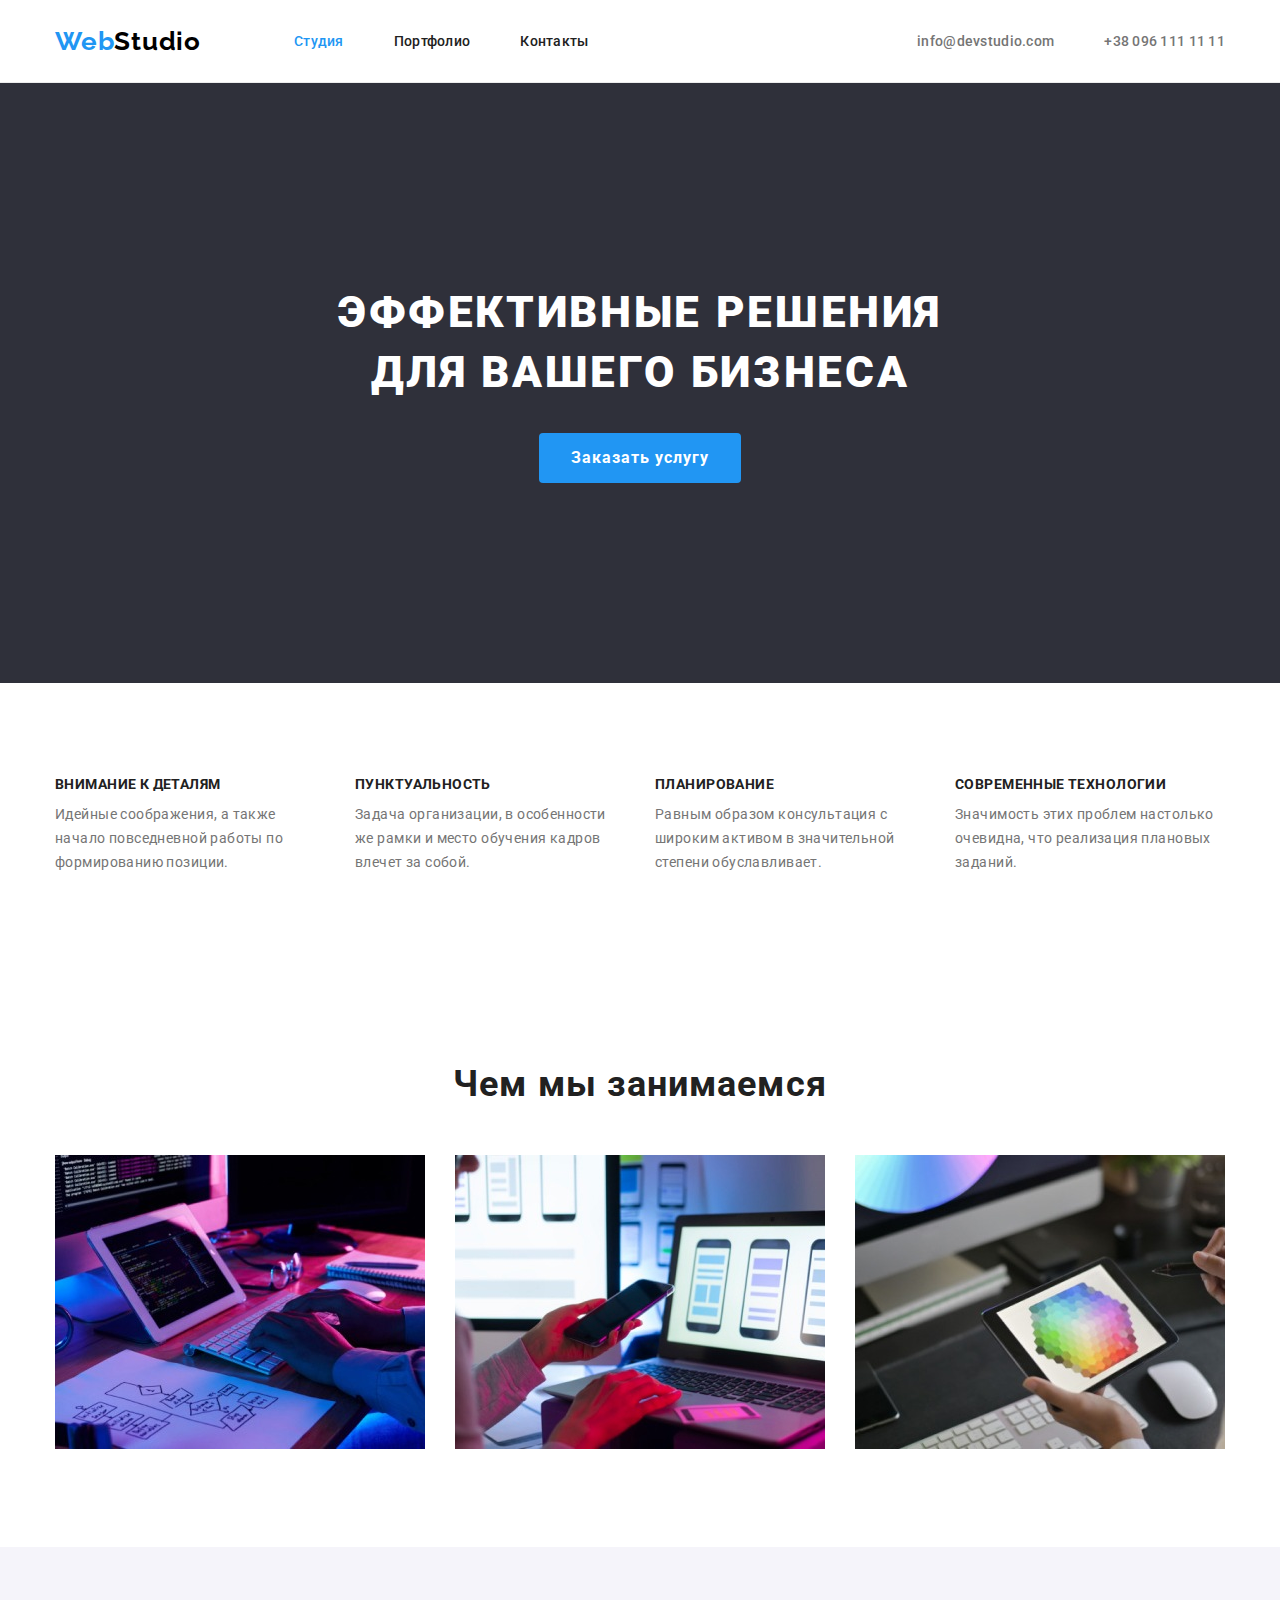
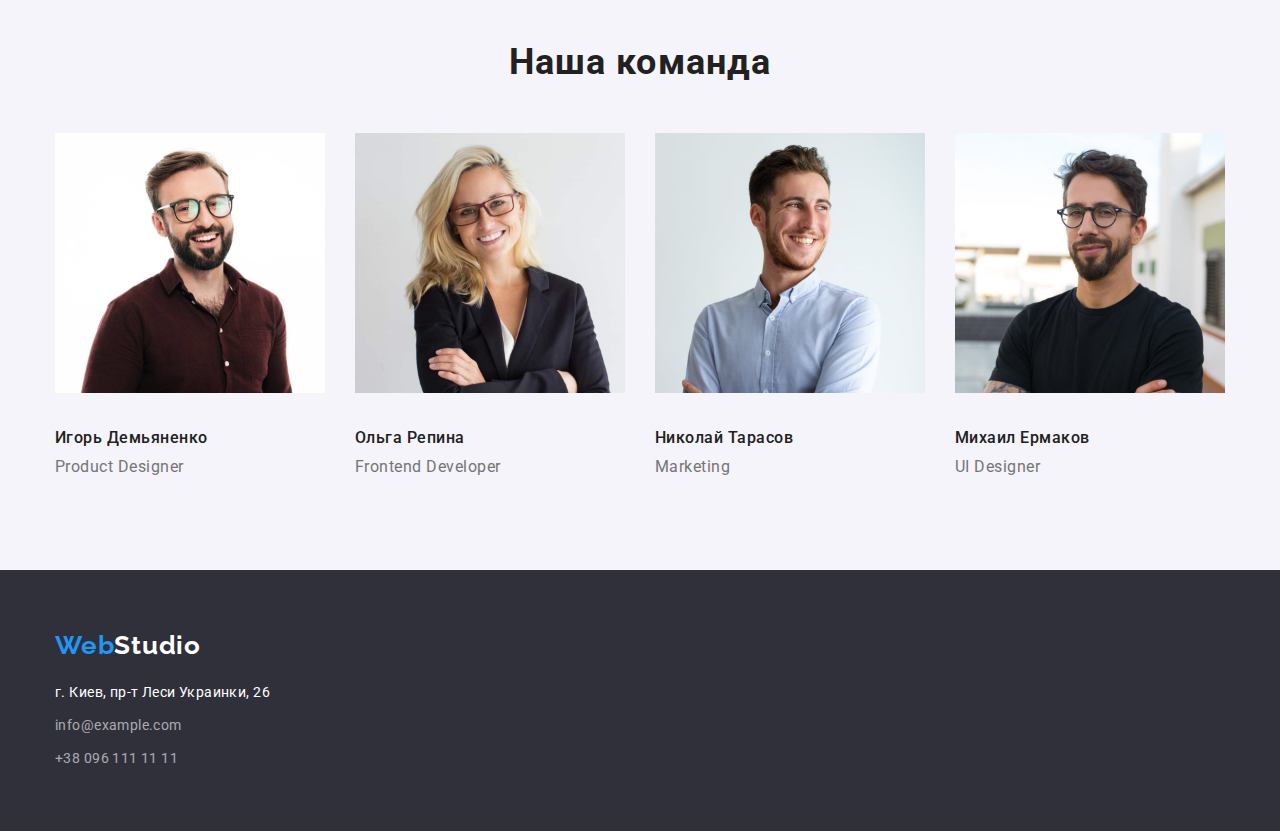
==== commit 06fbc569: "header border-bottom" ====
--- a/index.html
+++ b/index.html
@@ -16,8 +16,8 @@
 
 <body>
   <!--Шапка сайта-->
-  <header class="container">
-    <div class="header-main">
+  <header>
+    <div class="container header-main">
       <nav class="logo-link">
         <a href="" class="logo"><span class="logo-accent">Web</span>Studio</a>
         <ul class="site-nav">
--- a/css/styles.css
+++ b/css/styles.css
@@ -374,16 +374,14 @@
 
 .projects-image {
   display: block;
+  margin-bottom: 20px;
 }
 
 .element-border {
-  box-sizing: border-box;
+ box-sizing: border-box;
   border: 1px solid #EEEEEE;
   border-top: 0;
-  padding-top: 20px;
-  padding-left: 24px;
-  padding-right: 24px;
-  padding-bottom: 20px;
+
 }
 
 
@@ -394,7 +392,7 @@
 
 .projects-flex {
   margin-right: 30px;
-  margin-bottom: 50px;
+  margin-bottom: 30px;
 }
 
 
@@ -405,7 +403,8 @@
 
 .projects-list .title {
   margin-top: 0;
-  margin-bottom: 10px;
+  margin-bottom: 4px;
+  margin-left: 24px;
   color: var(--title-text-color);
   font-weight: 700;
   font-size: 18px;
@@ -415,7 +414,8 @@
 
 .projects-list .text {
   margin-top: 0;
-  margin-bottom: 0;
+  margin-bottom: 20px;
+  margin-left: 24px;
   font-size: 16px;
   line-height: 1.88;
   letter-spacing: 0.03em;
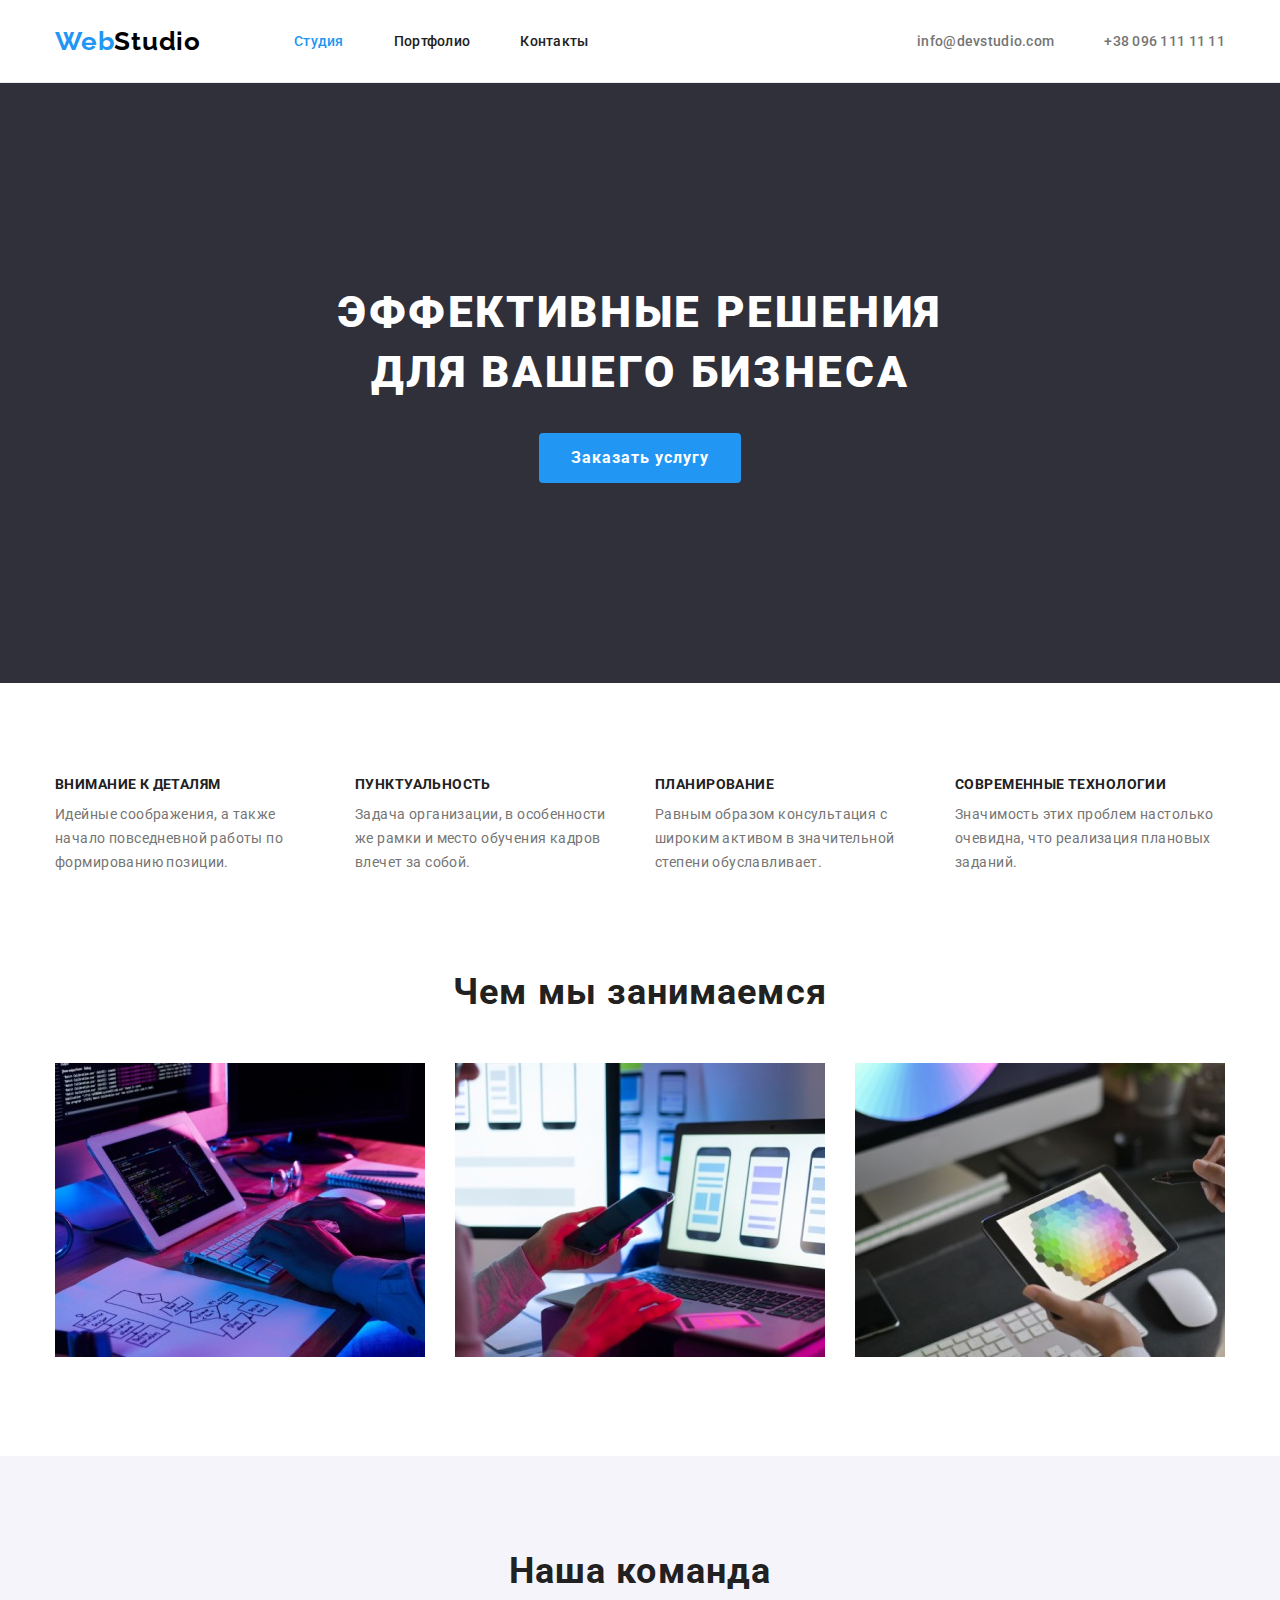
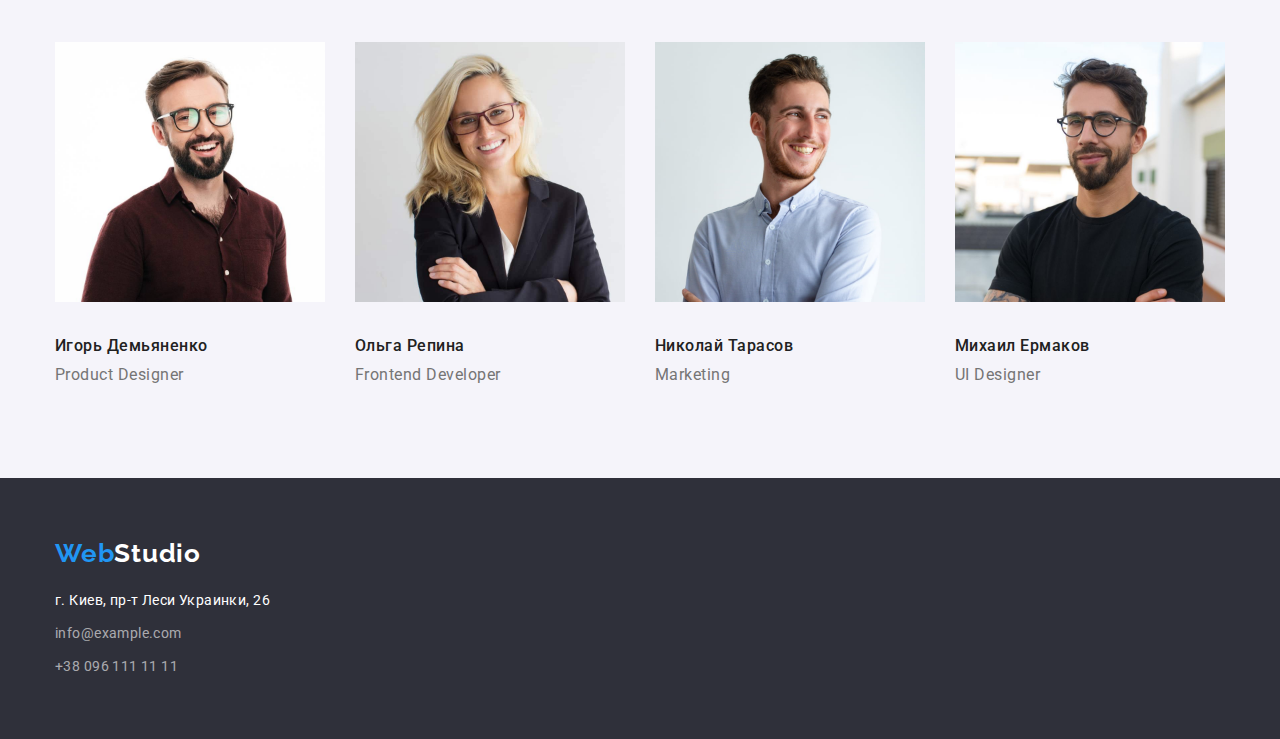
==== commit 0e1fb4b7: "upd" ====
--- a/index.html
+++ b/index.html
@@ -45,7 +45,7 @@
   <main>
     <!--Преимущества-->
     <section class="section">
-      <div class="container">
+      <div class="container features">
         <!--Скрытый заголовок-->
         <h2 class="hidden-title">Наши преимущества</h2>
         <ul class="features-list">
@@ -81,7 +81,7 @@
       </div>
     </section>
     <!--Род дейстельности-->
-    <section class="section">
+    <section class="section actions">
       <div class="container">
         <h2 class="section-title">Чем мы занимаемся</h2>
         <ul class="activities">
--- a/css/styles.css
+++ b/css/styles.css
@@ -203,6 +203,11 @@
 
 /* Features */
 
+.section .features {
+  padding-bottom: 0;
+}
+
+
 .features-list {
   display: flex;
 }
@@ -213,6 +218,7 @@
 
 .features-list .item {
   width: 270px;
+  height: 100px;
 }
 
 .features-list .title {
@@ -235,6 +241,11 @@
 }
 
 /* Activities */
+
+.actions {
+  padding-top: 0;
+}
+
 
 .activities {
   display: flex;
@@ -381,6 +392,8 @@
  box-sizing: border-box;
   border: 1px solid #EEEEEE;
   border-top: 0;
+  border-right: 0;
+  border-left: 0;
 
 }
 
